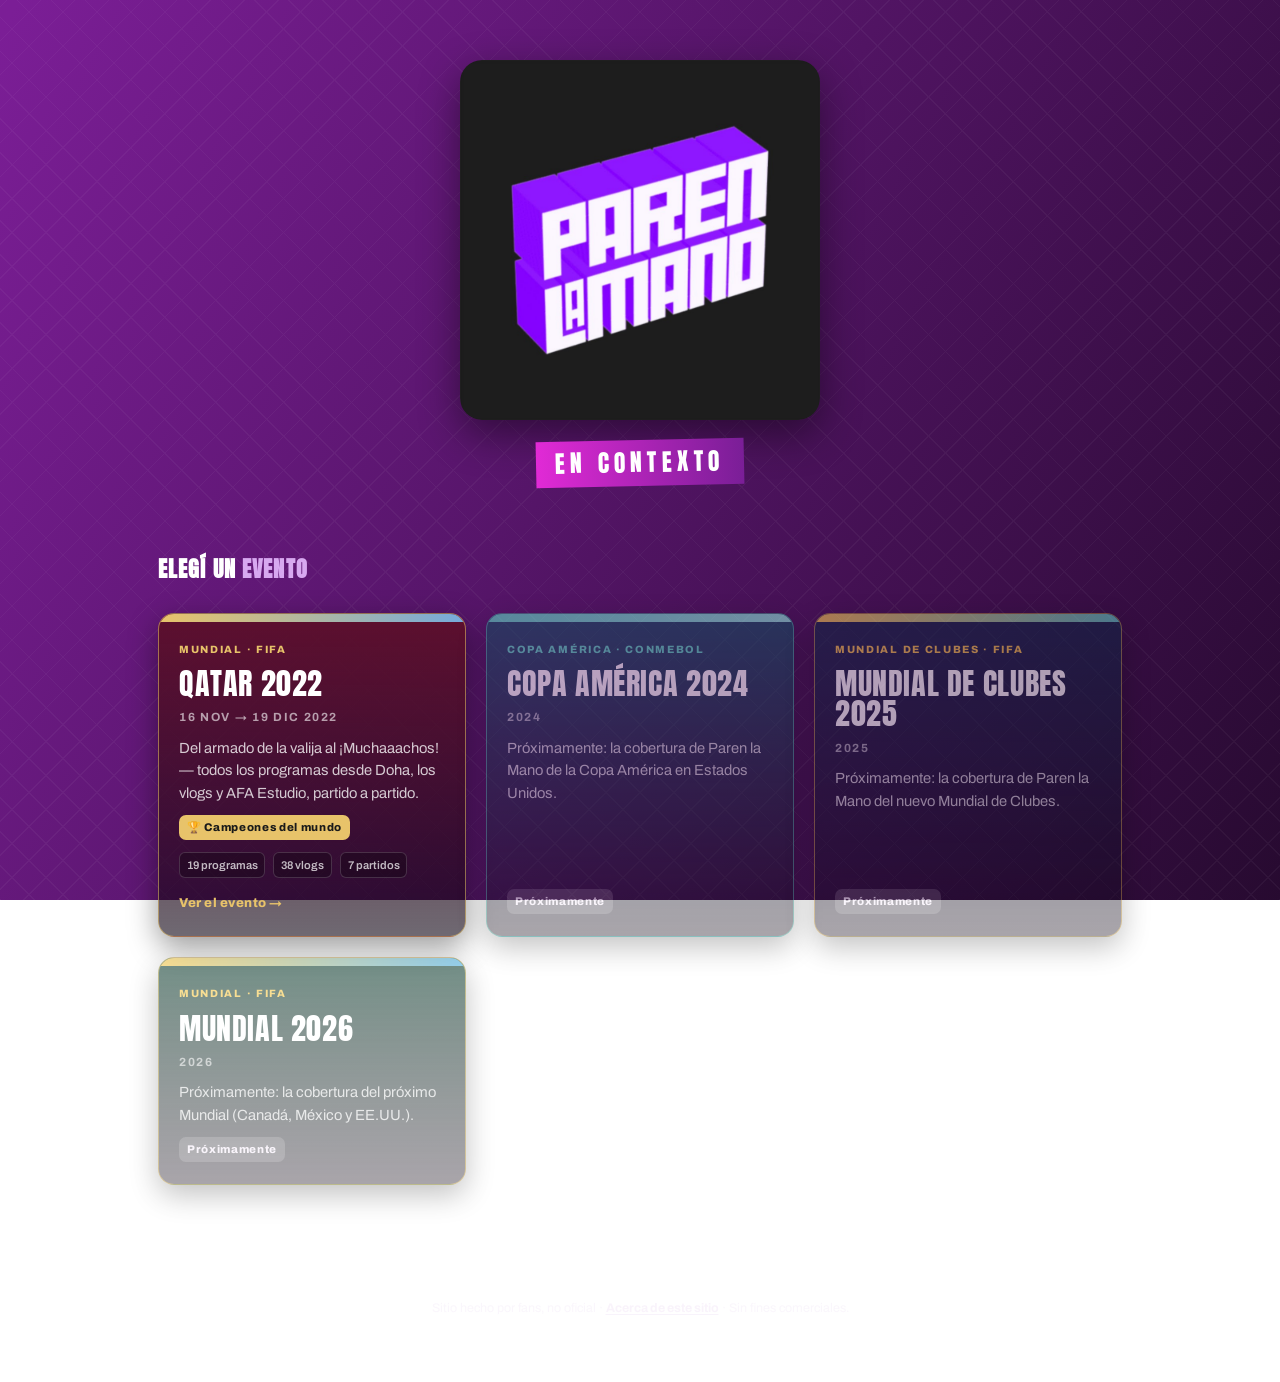
==== index.html @ 8cd11159 "Rearquitectura multi-evento + portada con identidad Paren la Mano - Separa el motor compartido (asse" ====
<!DOCTYPE html>
<html lang="es">
<head>
<meta charset="UTF-8">
<meta name="viewport" content="width=device-width, initial-scale=1.0">
<meta name="referrer" content="strict-origin-when-cross-origin">
<title>Paren la Mano — En contexto (sitio de fans)</title>
<meta name="description" content="Sitio de fans, no oficial. Las coberturas de Paren la Mano puestas en contexto: cada evento ordenado, partido a partido. Los videos son originales y oficiales de los canales de sus protagonistas.">
<link rel="preconnect" href="https://fonts.googleapis.com">
<link rel="preconnect" href="https://fonts.gstatic.com" crossorigin>
<link href="https://fonts.googleapis.com/css2?family=Anton&family=Archivo:wght@400;500;600;800&display=swap" rel="stylesheet">
<link rel="stylesheet" href="assets/home.css">
</head>
<body>

<header class="home-header">
  <h1 class="hero-logo"><img class="plm-logo" src="assets/plm-logo.jpg" alt="Paren la Mano" width="900" height="900"></h1>
  <span class="hl">En contexto</span>
</header>

<h2 class="section-h">Elegí un <span>evento</span></h2>
<main class="grid" id="grid"></main>

<div class="social">
  <a href="https://www.instagram.com/parenlamanok/" target="_blank" rel="noopener">Instagram</a>
  <a href="https://x.com/parenlamanok" target="_blank" rel="noopener">X</a>
  <a href="https://www.youtube.com/channel/UCulzKEqyE73gXCUqTimbP4A" target="_blank" rel="noopener">YouTube</a>
</div>

<footer>
  Sitio hecho por fans, no oficial · <a href="acerca/">Acerca de este sitio</a> · Sin fines comerciales.
</footer>

<script src="data/catalog.js"></script>
<script>
const grid = document.getElementById("grid");
(window.PLM_CATALOG || []).forEach(ev => {
  const t = ev.theme || {};
  const stats = (ev.stats || []).map(s => `<span>${s}</span>`).join("");
  const style = `--cprimary:${t.primary||'#333'};--cprimary-deep:${t.primaryDeep||'#111'};--caccent:${t.accent||'#D7A8F0'};--csecondary:${t.secondary||'#75AADB'}`;
  const inner = `
    <div class="tl-stripe"></div>
    <div class="tl-body">
      ${ev.eyebrow ? `<div class="tl-eyebrow">${ev.eyebrow}</div>` : ""}
      <div class="tl-title">${ev.title}</div>
      ${ev.dateRange ? `<div class="tl-date">${ev.dateRange}</div>` : ""}
      <p class="tl-sub">${ev.subtitle || ""}</p>
      ${ev.badge ? `<span class="tl-badge">${ev.badge}</span>` : ""}
      ${stats ? `<div class="tl-stats">${stats}</div>` : ""}
      ${ev.soon ? "" : `<div class="tl-cta">Ver el evento →</div>`}
    </div>`;
  let el;
  if (ev.soon) {
    el = document.createElement("div");
    el.className = "tl-card soon";
  } else {
    el = document.createElement("a");
    el.className = "tl-card live";
    el.href = ev.href || (ev.id + "/");
  }
  el.setAttribute("style", style);
  el.innerHTML = inner;
  grid.appendChild(el);
});
</script>
</body>
</html>
---- assets/home.css ----
/* home.css — portada con la identidad de Paren la Mano (violeta) */
:root{
  --bg-from:#7B1E96;      /* violeta vibrante */
  --bg-to:#270A30;        /* violeta muy oscuro */
  --purple:#6E2382;       /* púrpura de paneles/acentos */
  --purple-deep:#270A30;
  --ink:#F6EEF9;          /* casi blanco cálido */
  --cream:#E1D4CB;        /* crema (texto del programa) */
  --muted:rgba(246,238,249,.72);
  --lilac:#D7A8F0;        /* lila para detalles */
  --line:rgba(255,255,255,.16);
}
*{box-sizing:border-box;margin:0;padding:0}
html{scroll-behavior:smooth}
body{
  font-family:'Archivo',system-ui,sans-serif;
  background:linear-gradient(118deg, var(--bg-from) 1%, var(--bg-to) 100%) fixed;
  color:var(--ink);line-height:1.55;min-height:100vh;
}
/* trama diagonal sutil */
body::before{
  content:"";position:fixed;inset:0;pointer-events:none;opacity:.04;
  background-image:
    repeating-linear-gradient(45deg, #fff 0 1px, transparent 1px 24px),
    repeating-linear-gradient(-45deg, #fff 0 1px, transparent 1px 24px);
}

/* ---------- HEADER ---------- */
.home-header{text-align:center;padding:60px 20px 26px;position:relative}
.hero-logo{margin:0;line-height:0}
.plm-logo{
  width:clamp(220px,58vw,360px);height:auto;display:block;margin:0 auto;
  border-radius:22px;box-shadow:0 14px 40px rgba(0,0,0,.45);
}
.home-header .hl{
  display:inline-block;margin-top:20px;
  font-family:'Anton',sans-serif;
  font-size:clamp(1rem,4vw,1.5rem);letter-spacing:.2em;text-transform:uppercase;
  color:#fff;background:linear-gradient(90deg,#E12AD6,#7A1E97);
  padding:.18em .8em;transform:rotate(-1.2deg);
}

/* ---------- SECCIÓN ---------- */
.section-h{
  max-width:1000px;margin:40px auto 0;padding:0 18px;
  font-family:'Anton',sans-serif;font-size:1.4rem;letter-spacing:.05em;text-transform:uppercase;
  color:#fff;
}
.section-h span{color:var(--lilac)}

/* ---------- GRILLA DE EVENTOS ---------- */
.grid{
  max-width:1000px;margin:12px auto 0;padding:14px 18px 30px;
  display:grid;grid-template-columns:repeat(auto-fill,minmax(300px,1fr));gap:20px;
}
.tl-card{
  position:relative;display:flex;flex-direction:column;
  background:linear-gradient(180deg, color-mix(in srgb, var(--cprimary) 60%, #1a0820) 0%, rgba(15,5,20,.6) 100%);
  border:1.5px solid color-mix(in srgb, var(--caccent) 55%, transparent);
  border-radius:16px;overflow:hidden;text-decoration:none;color:inherit;
  box-shadow:0 10px 30px rgba(0,0,0,.4);
  transition:transform .16s ease, border-color .16s ease, box-shadow .16s ease;
}
.tl-card.live:hover,.tl-card.live:focus-visible{
  transform:translateY(-4px);border-color:var(--caccent);
  box-shadow:0 16px 40px rgba(0,0,0,.5);
}
.tl-card.soon{opacity:.6;cursor:default}
.tl-stripe{height:8px;background:linear-gradient(90deg,var(--caccent),var(--csecondary))}
.tl-body{padding:20px 20px 22px;display:flex;flex-direction:column;gap:10px;flex:1}
.tl-eyebrow{font-size:.66rem;font-weight:800;letter-spacing:.16em;text-transform:uppercase;color:var(--caccent)}
.tl-title{font-family:'Anton',sans-serif;font-size:1.9rem;letter-spacing:.02em;text-transform:uppercase;line-height:1;color:#fff}
.tl-date{font-size:.74rem;font-weight:700;letter-spacing:.14em;text-transform:uppercase;color:rgba(255,255,255,.6)}
.tl-sub{font-size:.92rem;color:rgba(255,255,255,.78);flex:1}
.tl-badge{
  align-self:flex-start;font-size:.7rem;font-weight:800;letter-spacing:.06em;
  background:var(--caccent);color:#1a1a1a;border-radius:7px;padding:.35em .7em;
}
.tl-card.soon .tl-badge{background:rgba(255,255,255,.18);color:var(--ink)}
.tl-stats{display:flex;gap:8px;flex-wrap:wrap;margin-top:2px}
.tl-stats span{
  font-size:.7rem;font-weight:600;color:rgba(255,255,255,.72);
  background:rgba(0,0,0,.28);border:1px solid var(--line);border-radius:6px;padding:.3em .6em;
}
.tl-cta{margin-top:6px;font-size:.8rem;font-weight:800;letter-spacing:.04em;color:var(--caccent)}

/* ---------- PÁGINA ACERCA DE ---------- */
.page{max-width:680px;margin:0 auto;padding:40px 18px 10px;text-align:center}
.back-link{
  display:inline-block;margin-bottom:26px;
  font-size:.8rem;font-weight:700;letter-spacing:.04em;text-decoration:none;
  color:var(--lilac);opacity:.9;
}
.back-link:hover,.back-link:focus-visible{opacity:1;text-decoration:underline}
.plm-logo-sm{width:clamp(160px,42vw,220px);margin-bottom:16px}
.page-h{
  font-family:'Anton',sans-serif;font-weight:400;font-size:1.8rem;letter-spacing:.04em;
  text-transform:uppercase;color:#fff;margin-bottom:6px;
}
.about{
  margin:18px auto 0;padding:22px 24px;text-align:left;
  background:rgba(20,6,26,.45);border:1px solid var(--line);border-radius:12px;
  font-size:.96rem;color:rgba(246,238,249,.82);
}
.about b{color:rgba(255,255,255,.94)}

.social{
  display:flex;gap:10px;justify-content:center;flex-wrap:wrap;
  max-width:680px;margin:28px auto 0;padding:0 18px;
}
.social a{
  text-decoration:none;font-size:.78rem;font-weight:800;letter-spacing:.04em;
  color:#fff;background:rgba(255,255,255,.07);border:1px solid var(--line);
  border-radius:999px;padding:.5em 1.2em;
}
.social a:hover,.social a:focus-visible{border-color:var(--lilac);color:var(--lilac)}

footer{text-align:center;padding:22px 16px 64px;font-size:.78rem;color:rgba(246,238,249,.5)}
footer b{color:var(--lilac)}
footer a{color:rgba(246,238,249,.7);font-weight:700;text-decoration:underline;text-underline-offset:2px}
footer a:hover,footer a:focus-visible{color:var(--lilac)}

@media (prefers-reduced-motion:reduce){
  html{scroll-behavior:auto}
  .tl-card{transition:none}
}
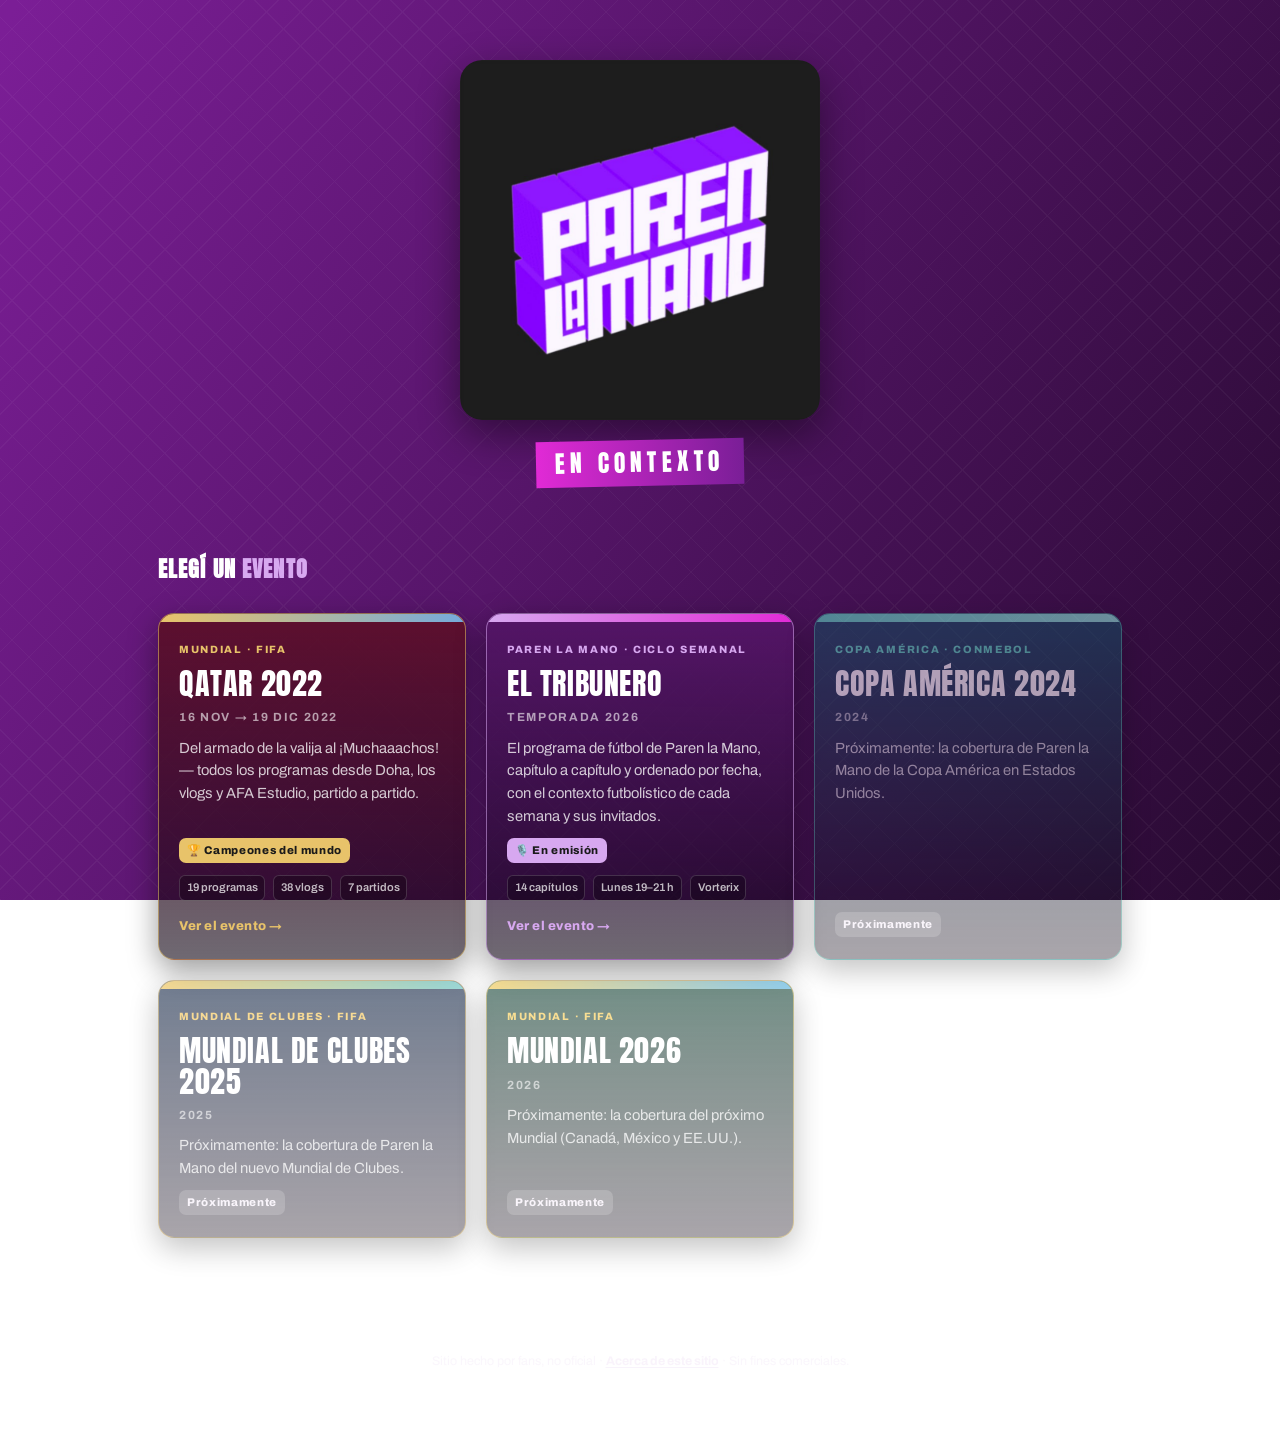
==== commit 41a07835: "Cache-busting (?v=2) en CSS/JS para forzar la versión nueva en el navegador El sitio en vivo (parenl" ====
--- a/index.html
+++ b/index.html
@@ -9,7 +9,7 @@
 <link rel="preconnect" href="https://fonts.googleapis.com">
 <link rel="preconnect" href="https://fonts.gstatic.com" crossorigin>
 <link href="https://fonts.googleapis.com/css2?family=Anton&family=Archivo:wght@400;500;600;800&display=swap" rel="stylesheet">
-<link rel="stylesheet" href="assets/home.css">
+<link rel="stylesheet" href="assets/home.css?v=2">
 </head>
 <body>
 
@@ -31,7 +31,7 @@
   Sitio hecho por fans, no oficial · <a href="acerca/">Acerca de este sitio</a> · Sin fines comerciales.
 </footer>
 
-<script src="data/catalog.js"></script>
+<script src="data/catalog.js?v=2"></script>
 <script>
 const grid = document.getElementById("grid");
 (window.PLM_CATALOG || []).forEach(ev => {
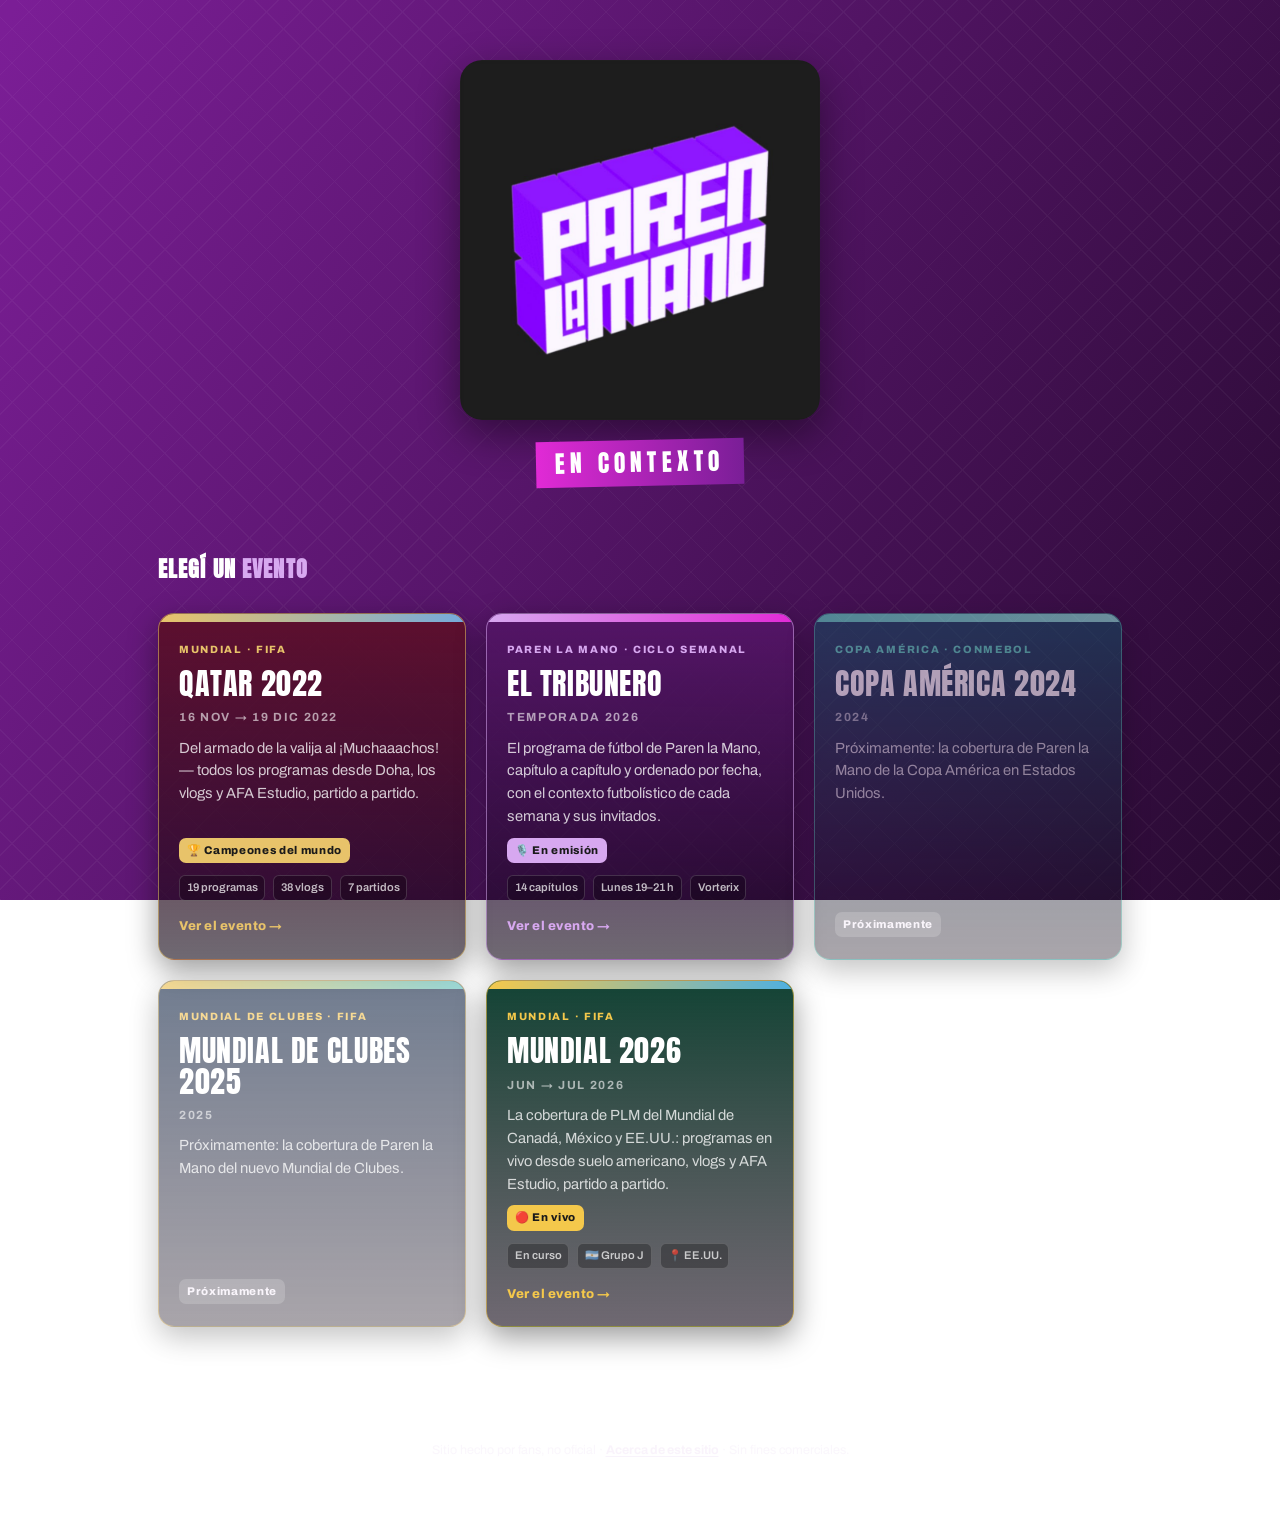
==== commit d277aac7: "Mundial 2026: sección activa con vlogs, programas y AFA Estudio + fix nodo del riel - Activa la secc" ====
--- a/index.html
+++ b/index.html
@@ -9,7 +9,10 @@
 <link rel="preconnect" href="https://fonts.googleapis.com">
 <link rel="preconnect" href="https://fonts.gstatic.com" crossorigin>
 <link href="https://fonts.googleapis.com/css2?family=Anton&family=Archivo:wght@400;500;600;800&display=swap" rel="stylesheet">
-<link rel="stylesheet" href="assets/home.css?v=2">
+<link rel="icon" type="image/png" sizes="32x32" href="/assets/favicon-32.png?v=7">
+<link rel="icon" type="image/png" sizes="16x16" href="/assets/favicon-16.png?v=7">
+<link rel="apple-touch-icon" href="/assets/favicon-180.png?v=7">
+<link rel="stylesheet" href="assets/home.css?v=7">
 </head>
 <body>
 
@@ -31,7 +34,7 @@
   Sitio hecho por fans, no oficial · <a href="acerca/">Acerca de este sitio</a> · Sin fines comerciales.
 </footer>
 
-<script src="data/catalog.js?v=2"></script>
+<script src="data/catalog.js?v=7"></script>
 <script>
 const grid = document.getElementById("grid");
 (window.PLM_CATALOG || []).forEach(ev => {
